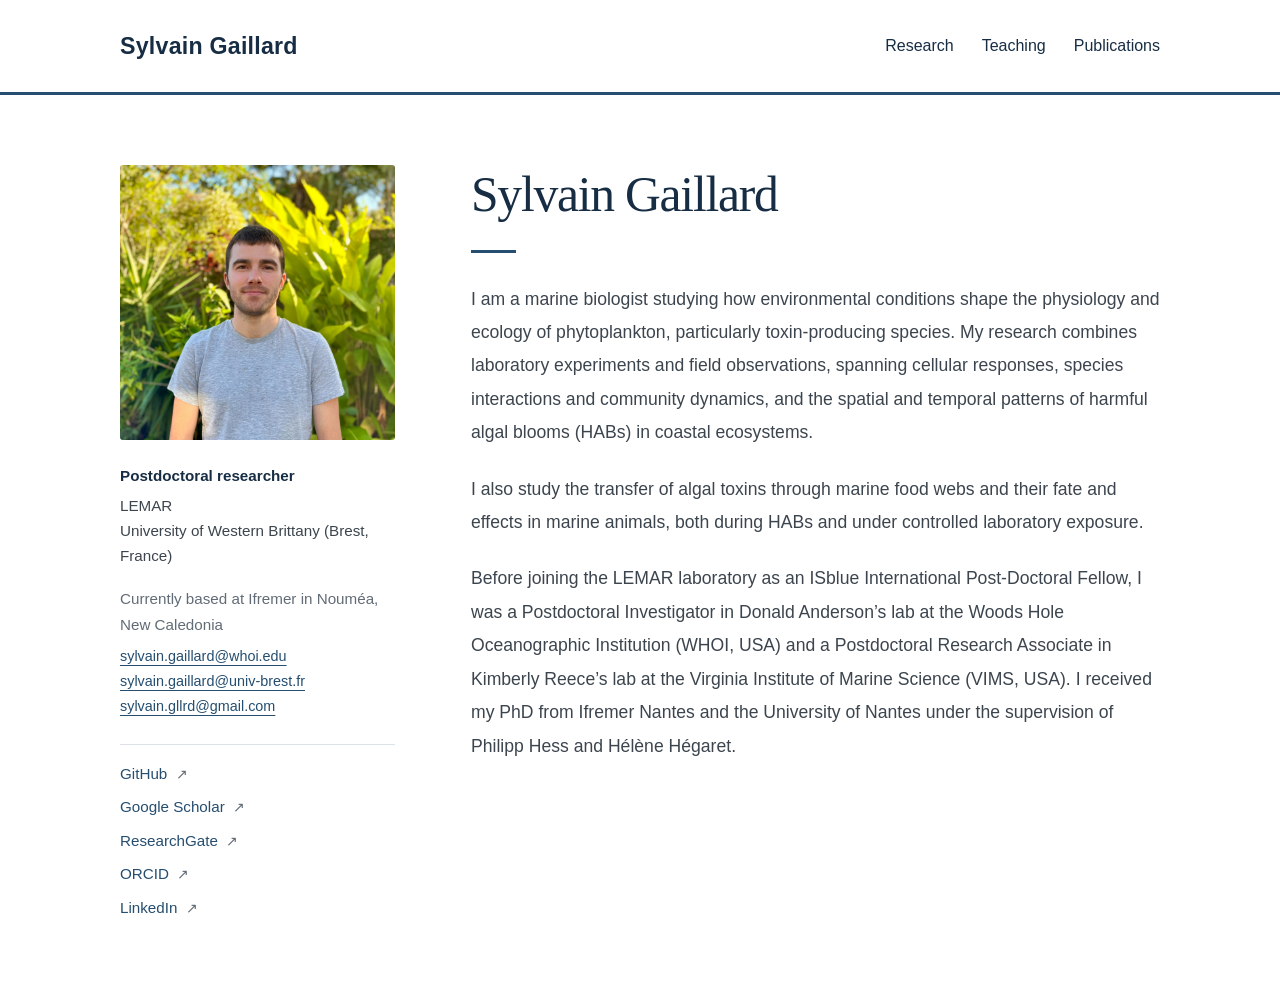
==== index.html @ 288b3b1f "Update index.html" ====
<!doctype html>
<html lang="en">
<head>
  <meta charset="utf-8">
  <meta name="viewport" content="width=device-width, initial-scale=1">
  <title>Sylvain Gaillard | Marine Biologist</title>
  <meta name="description" content="Sylvain Gaillard, marine biologist and postdoctoral researcher at LEMAR, University of Western Brittany (Brest, France). Phytoplankton ecology, harmful algal blooms, and marine toxins.">
  <meta name="theme-color" content="#172d43">
  <link rel="canonical" href="https://sylvaingaillard44.github.io/">
  <link rel="icon" type="image/svg+xml" href="assets/favicon.svg">
  <link rel="stylesheet" href="style.css">
</head>
<body>
  <a class="skip-link" href="#main">Skip to content</a>
  <header class="site-header">
    <div class="header-inner"><a class="site-name" href="./" aria-label="Sylvain Gaillard — home">Sylvain Gaillard</a><nav class="main-nav" aria-label="Main navigation"><a href="research.html">Research</a><a href="teaching.html">Teaching</a><a href="publications.html">Publications</a></nav></div>
  </header>
  <main id="main" class="layout">
    <aside class="profile" aria-label="Profile and contact details">
      <img class="portrait" src="assets/sylvain-gaillard.jpeg" alt="Sylvain Gaillard outdoors in front of tropical greenery" width="1775" height="1408" fetchpriority="high">
      <div class="profile-details">
        <p class="position">Postdoctoral researcher</p>
        <p class="affiliation">LEMAR<br>University of Western Brittany (Brest, France)</p>
        <p class="location">Currently based at Ifremer in Nouméa, New Caledonia</p>
        <a class="email" href="mailto:sylvain.gaillard@whoi.edu">sylvain.gaillard@whoi.edu</a>
        <a class="email" href="mailto:sylvain.gaillard@univ-brest.fr">sylvain.gaillard@univ-brest.fr</a>
        <a class="email" href="mailto:sylvain.gllrd@gmail.com">sylvain.gllrd@gmail.com</a>
        <nav class="profile-links" aria-label="Academic and professional profiles">
          <a href="https://github.com/SylvainGaillard44">GitHub <span aria-hidden="true">↗</span></a>
          <a href="https://scholar.google.fr/citations?user=MmAtBHYAAAAJ&hl=en">Google Scholar <span aria-hidden="true">↗</span></a>
          <a href="https://www.researchgate.net/profile/Sylvain_Gaillard4">ResearchGate <span aria-hidden="true">↗</span></a>
          <a href="https://orcid.org/0000-0001-5592-4460">ORCID <span aria-hidden="true">↗</span></a>
          <a href="https://www.linkedin.com/in/sylvain-gaillard-9b6319aa/">LinkedIn <span aria-hidden="true">↗</span></a>
          
        </nav>
      </div>
    </aside>
    <article class="introduction">
      <h1>Sylvain Gaillard</h1>
      <div class="accent" aria-hidden="true"></div>
      <p>I am a marine biologist studying how environmental conditions shape the physiology and ecology of phytoplankton, particularly toxin-producing species. My research combines laboratory experiments and field observations, spanning cellular responses, species interactions and community dynamics, and the spatial and temporal patterns of harmful algal blooms (HABs) in coastal ecosystems.</p>
      <p>I also study the transfer of algal toxins through marine food webs and their fate and effects in marine animals, both during HABs and under controlled laboratory exposure.</p>
      <p>Before joining the LEMAR laboratory as an ISblue International Post-Doctoral Fellow, I was a Postdoctoral Investigator in Donald Anderson’s lab at the Woods Hole Oceanographic Institution (WHOI, USA) and a Postdoctoral Research Associate in Kimberly Reece’s lab at the Virginia Institute of Marine Science (VIMS, USA). I received my PhD from Ifremer Nantes and the University of Nantes under the supervision of Philipp Hess and Hélène Hégaret.</p>
    </article>
  </main>
</body>
</html>
---- style.css ----
:root{color-scheme:light;--navy:#172d43;--blue:#254e70;--text:#3c454e;--muted:#626c77;--line:#dce2e8;--paper:#fff;--back:#f5f7f9}
*{box-sizing:border-box}
html{font-size:16px}
body{margin:0;background:var(--paper);color:var(--text);font-family:-apple-system,BlinkMacSystemFont,"Segoe UI",Arial,sans-serif;line-height:1.75;min-height:100vh;display:flex;flex-direction:column;-webkit-font-smoothing:antialiased}
a{color:var(--blue);text-underline-offset:4px}
a:hover{color:#0c2338;text-decoration:underline}
a:focus-visible{outline:3px solid #7ba5c8;outline-offset:5px;border-radius:2px}
.skip-link{position:absolute;left:16px;top:-100px;background:white;padding:8px 16px;z-index:10}
.skip-link:focus{top:12px}
.site-header{background:var(--paper);border-bottom:3px solid var(--blue)}
.header-inner{max-width:1120px;margin:0 auto;padding:24px 40px}
.site-name{font-size:1.45rem;font-weight:600;letter-spacing:.01em;color:var(--navy);text-decoration:none}
.site-name:hover{color:var(--blue);text-decoration:none}
.layout{width:100%;max-width:1120px;margin:0 auto;display:grid;grid-template-columns:275px minmax(0,1fr);gap:76px;padding:70px 40px 86px;flex:1;align-items:start}
.portrait{display:block;width:100%;height:auto;aspect-ratio:1;object-fit:cover;object-position:center 37%;border-radius:3px}
.profile-details{padding-top:23px;font-size:.95rem}
.position{font-weight:600;color:var(--navy);margin:0 0 3px}
.affiliation{margin:0;line-height:1.65}
.location{color:var(--muted);margin:18px 0 5px}
.email{display:block;width:fit-content;max-width:100%;font-size:.9rem;overflow-wrap:anywhere}
.profile-links{border-top:1px solid var(--line);margin-top:24px;padding-top:16px;display:flex;flex-direction:column;align-items:flex-start;gap:7px}
.profile-links a{text-decoration:none}
.profile-links a:hover{text-decoration:underline}
.profile-links span{font-size:.9em;margin-left:4px;color:var(--muted)}
.eyebrow{font-size:.78rem;text-transform:uppercase;letter-spacing:.16em;font-weight:600;color:var(--muted);margin:0 0 9px}
h1{font-family:Georgia,"Times New Roman",serif;font-size:clamp(2.25rem,4vw,3.1rem);font-weight:400;line-height:1.2;letter-spacing:-.025em;color:var(--navy);margin:0}
.accent{width:45px;height:3px;background:var(--blue);margin:25px 0 30px}
.introduction>p:not(.eyebrow){font-size:1.1rem;line-height:1.9;margin:0 0 23px}
.site-footer{border-top:1px solid var(--line);color:var(--muted);background:var(--back);font-size:.85rem}
.site-footer div{max-width:1120px;margin:0 auto;padding:20px 40px}
.site-footer span{margin:0 9px}
@media(min-width:1500px){.layout{padding-top:90px}}
@media(max-width:800px){.layout{grid-template-columns:230px minmax(0,1fr);gap:36px;padding:45px 28px 60px}.header-inner,.site-footer div{padding-left:28px;padding-right:28px}.introduction>p:not(.eyebrow){font-size:1rem}}
@media(max-width:620px){.header-inner{padding:19px 24px}.site-name{font-size:1.25rem}.layout{display:flex;flex-direction:column;gap:40px;padding:32px 24px 50px}.profile{width:100%;display:grid;grid-template-columns:125px minmax(0,1fr);gap:20px;align-items:start}.profile-details{padding-top:0;font-size:.875rem}.portrait{aspect-ratio:1}.location{margin-top:12px}.email{font-size:.8rem}.profile-links{margin-top:15px;padding-top:12px;gap:6px}.introduction{width:100%}.accent{margin:20px 0 24px}.site-footer div{padding:18px 24px}}
@media(max-width:360px){.profile{grid-template-columns:100px minmax(0,1fr);gap:15px}.layout{padding-left:18px;padding-right:18px}}

.header-inner{display:flex;align-items:center;justify-content:space-between;gap:20px;flex-wrap:wrap}
.main-nav{display:flex;align-items:center;gap:28px;flex-wrap:wrap}
.main-nav a{color:var(--navy);text-decoration:none;font-size:1rem;padding:8px 0}
.main-nav a:hover,.main-nav a[aria-current="page"]{color:var(--blue);text-decoration:underline;text-underline-offset:7px}
.main-nav a[aria-current="page"]{font-weight:600}
.content-page{width:100%;max-width:1120px;margin:0 auto;padding:70px 40px 86px;flex:1}
.content-page p{font-size:1.1rem;color:var(--muted)}
@media(max-width:800px){.content-page{padding:45px 28px 60px}.main-nav{gap:20px}}
@media(max-width:620px){.header-inner{gap:10px}.main-nav{width:100%;gap:24px}.main-nav a{font-size:.95rem}.content-page{padding:32px 24px 50px}}


/* Publications */
.publication-intro{max-width:720px;margin:0 0 38px;color:var(--muted)}
.publication-list{max-width:900px;border-top:1px solid var(--line)}
.publication-entry{padding:27px 0 28px;border-bottom:1px solid var(--line)}
.publication-title{margin:0 0 9px;color:var(--navy);font-family:Georgia,"Times New Roman",serif;font-size:1.22rem;font-weight:400;line-height:1.48;letter-spacing:-.005em}
.publications-page .publication-journal,.publications-page .publication-authors,.publications-page .publication-links{margin:5px 0;font-size:.98rem;line-height:1.7;color:var(--text)}
.publications-page .publication-journal{color:var(--muted)}
.publications-page .publication-links{font-size:.94rem}
.publication-links a{text-decoration-thickness:1px}
.link-separator{color:var(--muted);margin:0 5px}
@media(max-width:620px){.publication-intro{margin-bottom:28px}.publication-entry{padding:22px 0}.publication-title{font-size:1.12rem}.publications-page .publication-journal,.publications-page .publication-authors,.publications-page .publication-links{font-size:.93rem}.link-separator{display:block;height:3px;font-size:0}}

/* Centered site footer with profile links */
.site-footer .footer-inner{
  max-width:1120px;
  margin:0 auto;
  padding:18px 40px;
  display:flex;
  flex-direction:column;
  align-items:center;
  justify-content:center;
  gap:10px;
  text-align:center;
}
.footer-name{
  color:var(--navy);
  text-decoration:none;
  font-size:.9rem;
}
.footer-name:hover,
.footer-name:focus-visible{
  text-decoration:underline;
}
.footer-social{
  display:flex;
  align-items:center;
  justify-content:center;
  gap:12px;
}
.footer-social a{
  display:inline-flex;
  width:28px;
  height:28px;
  align-items:center;
  justify-content:center;
  border-radius:50%;
  text-decoration:none;
  transition:opacity .15s ease, transform .15s ease;
}
.footer-social img{
  display:block;
  width:21px;
  height:21px;
  object-fit:contain;
}
.footer-social a:hover,
.footer-social a:focus-visible{
  opacity:.72;
  transform:translateY(-1px);
}
@media(max-width:620px){
  .site-footer .footer-inner{padding:16px 24px}
}

/* Research overview */
.research-introduction{
  max-width:1000px;
}
.research-introduction::after{
  content:"";
  display:block;
  clear:both;
}
.research-introduction p{
  margin:0 0 20px;
  color:var(--text);
  font-size:1.05rem;
  line-height:1.85;
}
.research-intro-figure{
  float:right;
  width:min(34%,320px);
  margin:0 0 24px 42px;
}
.research-intro-figure img{
  display:block;
  width:100%;
  height:auto;
  border:1px solid var(--line);
}
.research-intro-figure figcaption{
  margin-top:9px;
  color:var(--muted);
  font-size:.78rem;
  line-height:1.5;
}
@media(max-width:760px){
  .research-intro-figure{
    float:none;
    width:100%;
    max-width:320px;
    margin:0 auto 28px;
  }
}


/* Gulf of Maine ESP study */
.research-divider{
  border:0;
  border-top:1px solid var(--line);
  margin:56px 0 48px;
}
.research-project{
  max-width:1000px;
}
.research-project h2{
  margin:0 0 22px;
  color:var(--navy);
  font-family:Georgia,"Times New Roman",serif;
  font-size:clamp(1.65rem,2.5vw,2.15rem);
  font-weight:400;
  line-height:1.3;
}
.research-project-layout{
  display:grid;
  grid-template-columns:minmax(0,1fr) 285px;
  gap:42px;
  align-items:start;
}
.research-project-text p{
  margin:0 0 20px;
  color:var(--text);
  font-size:1.05rem;
  line-height:1.85;
}
.research-project sup{
  font-size:.7em;
  line-height:0;
}
.research-figures{
  display:flex;
  flex-direction:column;
  align-items:center;
  gap:28px;
}
.research-figure{
  width:100%;
  margin:0;
}
.research-figure img{
  display:block;
  width:100%;
  height:auto;
  border:1px solid var(--line);
}
.research-figure figcaption{
  margin-top:8px;
  color:var(--muted);
  font-size:.76rem;
  line-height:1.45;
}
.research-figure-diagram{
  max-width:205px;
}
@media(max-width:760px){
  .research-divider{margin:42px 0 36px}
  .research-project-layout{grid-template-columns:1fr;gap:24px}
  .research-figures{width:100%;max-width:420px;margin:0 auto}
  .research-figure-diagram{max-width:200px}
}
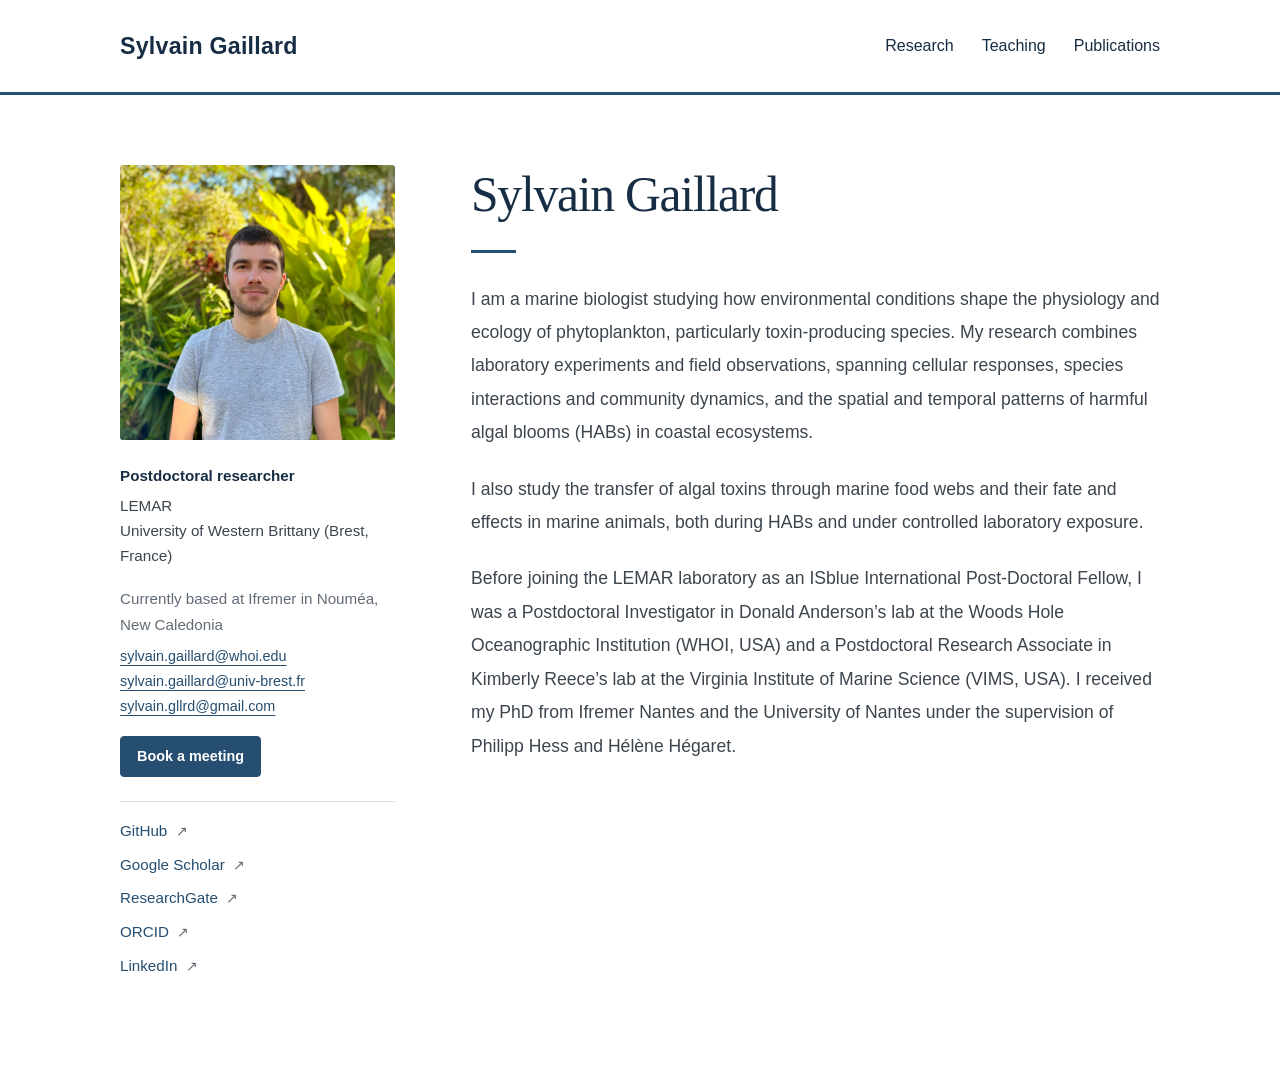
==== commit dac23964: "Add Book a meeting button below contact emails" ====
--- a/index.html
+++ b/index.html
@@ -25,6 +25,7 @@
         <a class="email" href="mailto:sylvain.gaillard@whoi.edu">sylvain.gaillard@whoi.edu</a>
         <a class="email" href="mailto:sylvain.gaillard@univ-brest.fr">sylvain.gaillard@univ-brest.fr</a>
         <a class="email" href="mailto:sylvain.gllrd@gmail.com">sylvain.gllrd@gmail.com</a>
+        <a class="meeting-button" href="https://calendar.app.google/4NpEWUiBq5aWFsDN9" target="_blank" rel="noopener noreferrer">Book a meeting</a>
         <nav class="profile-links" aria-label="Academic and professional profiles">
           <a href="https://github.com/SylvainGaillard44">GitHub <span aria-hidden="true">↗</span></a>
           <a href="https://scholar.google.fr/citations?user=MmAtBHYAAAAJ&hl=en">Google Scholar <span aria-hidden="true">↗</span></a>
--- a/style.css
+++ b/style.css
@@ -215,3 +215,7 @@
   .research-figures{width:100%;max-width:420px;margin:0 auto}
   .research-figure-diagram{max-width:200px}
 }
+
+/* Homepage meeting booking */
+.meeting-button{display:inline-block;max-width:100%;margin-top:16px;padding:9px 16px;border:1px solid var(--blue);border-radius:4px;background:var(--blue);color:#fff;font-size:.9rem;font-weight:600;line-height:1.5;text-align:center;text-decoration:none}
+.meeting-button:hover{background:var(--navy);border-color:var(--navy);color:#fff;text-decoration:none}
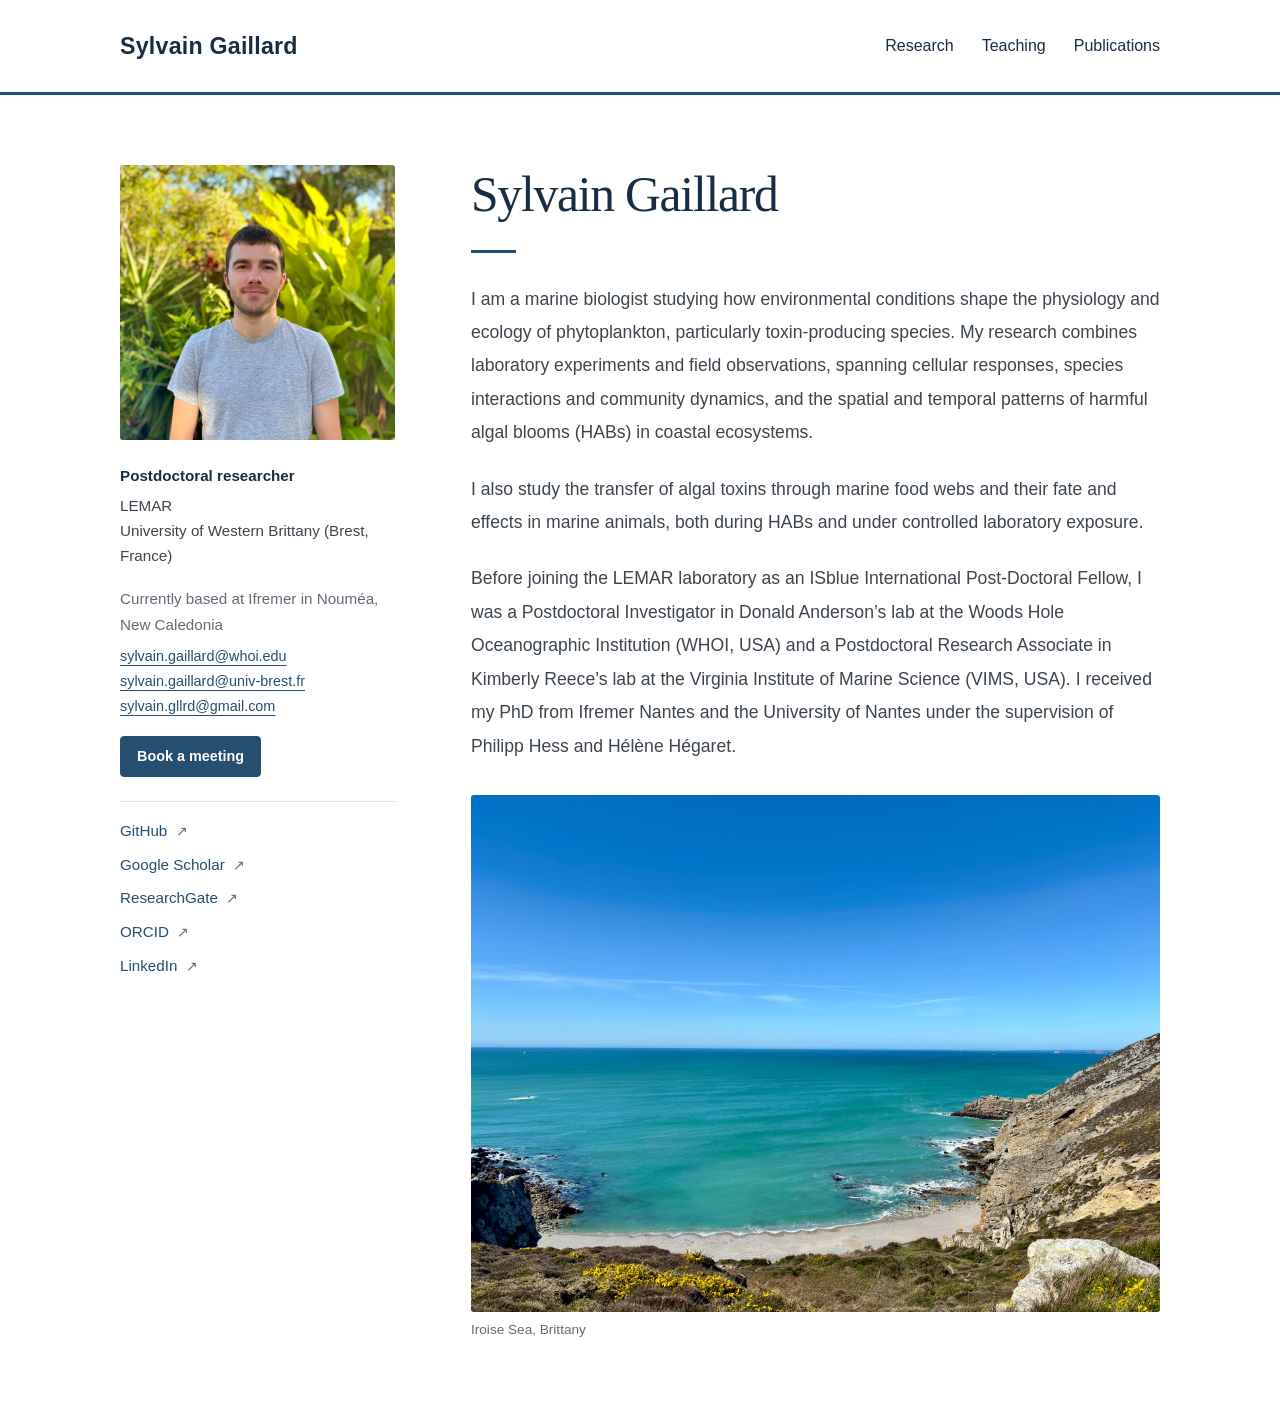
==== commit 4503db2a: "Add Iroise Sea photograph below homepage biography" ====
--- a/index.html
+++ b/index.html
@@ -4,11 +4,56 @@
   <meta charset="utf-8">
   <meta name="viewport" content="width=device-width, initial-scale=1">
   <title>Sylvain Gaillard | Marine Biologist</title>
-  <meta name="description" content="Sylvain Gaillard, marine biologist and postdoctoral researcher at LEMAR, University of Western Brittany (Brest, France). Phytoplankton ecology, harmful algal blooms, and marine toxins.">
+  <meta name="description" content="Sylvain Gaillard, marine biologist at LEMAR, University of Western Brittany, studying phytoplankton, harmful algal blooms, and marine toxins.">
   <meta name="theme-color" content="#172d43">
   <link rel="canonical" href="https://sylvaingaillard44.github.io/">
   <link rel="icon" type="image/svg+xml" href="assets/favicon.svg">
   <link rel="stylesheet" href="style.css">
+  <script type="application/ld+json">
+{
+  "@context": "https://schema.org",
+  "@graph": [
+    {
+      "@type": "Person",
+      "@id": "https://sylvaingaillard44.github.io/#person",
+      "name": "Sylvain Gaillard",
+      "url": "https://sylvaingaillard44.github.io/",
+      "image": "https://sylvaingaillard44.github.io/assets/sylvain-gaillard.jpeg",
+      "jobTitle": "Postdoctoral researcher",
+      "affiliation": {
+        "@type": "Organization",
+        "name": "LEMAR, University of Western Brittany"
+      },
+      "description": "Sylvain Gaillard, marine biologist at LEMAR, University of Western Brittany, studying phytoplankton, harmful algal blooms, and marine toxins.",
+      "knowsAbout": [
+        "Marine biology",
+        "Phytoplankton physiology and ecology",
+        "Harmful algal blooms",
+        "Marine toxins",
+        "Dinophysis",
+        "Shellfish toxicity"
+      ],
+      "sameAs": [
+        "https://orcid.org/0000-0001-5592-4460",
+        "https://scholar.google.fr/citations?user=MmAtBHYAAAAJ",
+        "https://www.researchgate.net/profile/Sylvain_Gaillard4",
+        "https://www.linkedin.com/in/sylvain-gaillard-9b6319aa/",
+        "https://github.com/SylvainGaillard44"
+      ]
+    },
+    {
+      "@type": "WebSite",
+      "@id": "https://sylvaingaillard44.github.io/#website",
+      "url": "https://sylvaingaillard44.github.io/",
+      "name": "Sylvain Gaillard | Marine Biologist",
+      "inLanguage": "en",
+      "publisher": {
+        "@id": "https://sylvaingaillard44.github.io/#person"
+      }
+    }
+  ]
+}
+  </script>
 </head>
 <body>
   <a class="skip-link" href="#main">Skip to content</a>
@@ -42,6 +87,10 @@
       <p>I am a marine biologist studying how environmental conditions shape the physiology and ecology of phytoplankton, particularly toxin-producing species. My research combines laboratory experiments and field observations, spanning cellular responses, species interactions and community dynamics, and the spatial and temporal patterns of harmful algal blooms (HABs) in coastal ecosystems.</p>
       <p>I also study the transfer of algal toxins through marine food webs and their fate and effects in marine animals, both during HABs and under controlled laboratory exposure.</p>
       <p>Before joining the LEMAR laboratory as an ISblue International Post-Doctoral Fellow, I was a Postdoctoral Investigator in Donald Anderson’s lab at the Woods Hole Oceanographic Institution (WHOI, USA) and a Postdoctoral Research Associate in Kimberly Reece’s lab at the Virginia Institute of Marine Science (VIMS, USA). I received my PhD from Ifremer Nantes and the University of Nantes under the supervision of Philipp Hess and Hélène Hégaret.</p>
+      <figure class="home-landscape">
+        <img src="assets/iroise-sea-brittany.jpeg" alt="Turquoise waters, a sandy beach, and rocky cliffs along the Iroise Sea in Brittany" width="2048" height="1536" loading="lazy" decoding="async">
+        <figcaption>Iroise Sea, Brittany</figcaption>
+      </figure>
     </article>
   </main>
 </body>
--- a/style.css
+++ b/style.css
@@ -219,3 +219,8 @@
 /* Homepage meeting booking */
 .meeting-button{display:inline-block;max-width:100%;margin-top:16px;padding:9px 16px;border:1px solid var(--blue);border-radius:4px;background:var(--blue);color:#fff;font-size:.9rem;font-weight:600;line-height:1.5;text-align:center;text-decoration:none}
 .meeting-button:hover{background:var(--navy);border-color:var(--navy);color:#fff;text-decoration:none}
+
+/* Homepage landscape photograph */
+.home-landscape{margin:32px 0 0}
+.home-landscape img{display:block;width:100%;height:auto;border-radius:3px}
+.home-landscape figcaption{margin-top:8px;color:var(--muted);font-size:.85rem;line-height:1.5}
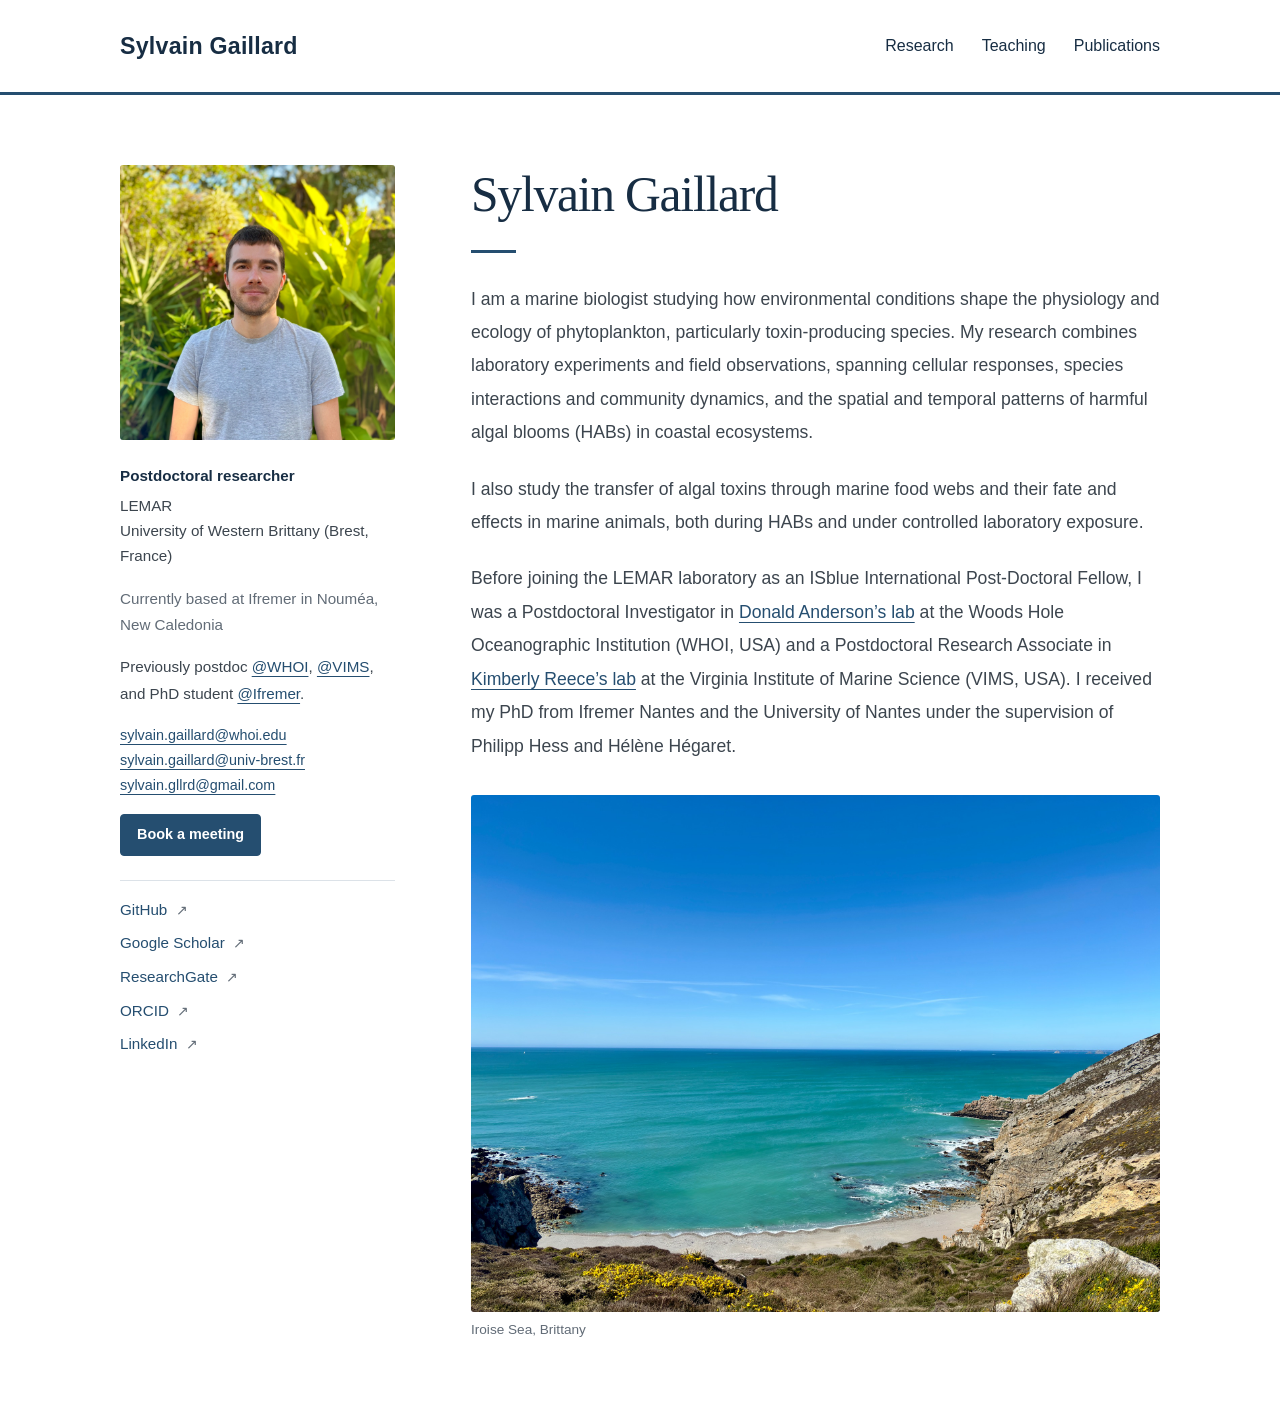
==== commit 9d733d8a: "Add previous positions and lab links to homepage" ====
--- a/index.html
+++ b/index.html
@@ -67,6 +67,7 @@
         <p class="position">Postdoctoral researcher</p>
         <p class="affiliation">LEMAR<br>University of Western Brittany (Brest, France)</p>
         <p class="location">Currently based at Ifremer in Nouméa, New Caledonia</p>
+        <p class="previous-positions">Previously postdoc <a href="https://www.whoi.edu/">@WHOI</a>, <a href="https://www.vims.edu/">@VIMS</a>, and PhD student <a href="https://www.ifremer.fr/en/sites/ifremer-atlantic">@Ifremer</a>.</p>
         <a class="email" href="mailto:sylvain.gaillard@whoi.edu">sylvain.gaillard@whoi.edu</a>
         <a class="email" href="mailto:sylvain.gaillard@univ-brest.fr">sylvain.gaillard@univ-brest.fr</a>
         <a class="email" href="mailto:sylvain.gllrd@gmail.com">sylvain.gllrd@gmail.com</a>
@@ -86,7 +87,7 @@
       <div class="accent" aria-hidden="true"></div>
       <p>I am a marine biologist studying how environmental conditions shape the physiology and ecology of phytoplankton, particularly toxin-producing species. My research combines laboratory experiments and field observations, spanning cellular responses, species interactions and community dynamics, and the spatial and temporal patterns of harmful algal blooms (HABs) in coastal ecosystems.</p>
       <p>I also study the transfer of algal toxins through marine food webs and their fate and effects in marine animals, both during HABs and under controlled laboratory exposure.</p>
-      <p>Before joining the LEMAR laboratory as an ISblue International Post-Doctoral Fellow, I was a Postdoctoral Investigator in Donald Anderson’s lab at the Woods Hole Oceanographic Institution (WHOI, USA) and a Postdoctoral Research Associate in Kimberly Reece’s lab at the Virginia Institute of Marine Science (VIMS, USA). I received my PhD from Ifremer Nantes and the University of Nantes under the supervision of Philipp Hess and Hélène Hégaret.</p>
+      <p>Before joining the LEMAR laboratory as an ISblue International Post-Doctoral Fellow, I was a Postdoctoral Investigator in <a href="https://www2.whoi.edu/site/andersonlab/">Donald Anderson’s lab</a> at the Woods Hole Oceanographic Institution (WHOI, USA) and a Postdoctoral Research Associate in <a href="https://www.vims.edu/people/reece_ks/">Kimberly Reece’s lab</a> at the Virginia Institute of Marine Science (VIMS, USA). I received my PhD from Ifremer Nantes and the University of Nantes under the supervision of Philipp Hess and Hélène Hégaret.</p>
       <figure class="home-landscape">
         <img src="assets/iroise-sea-brittany.jpeg" alt="Turquoise waters, a sandy beach, and rocky cliffs along the Iroise Sea in Brittany" width="2048" height="1536" loading="lazy" decoding="async">
         <figcaption>Iroise Sea, Brittany</figcaption>
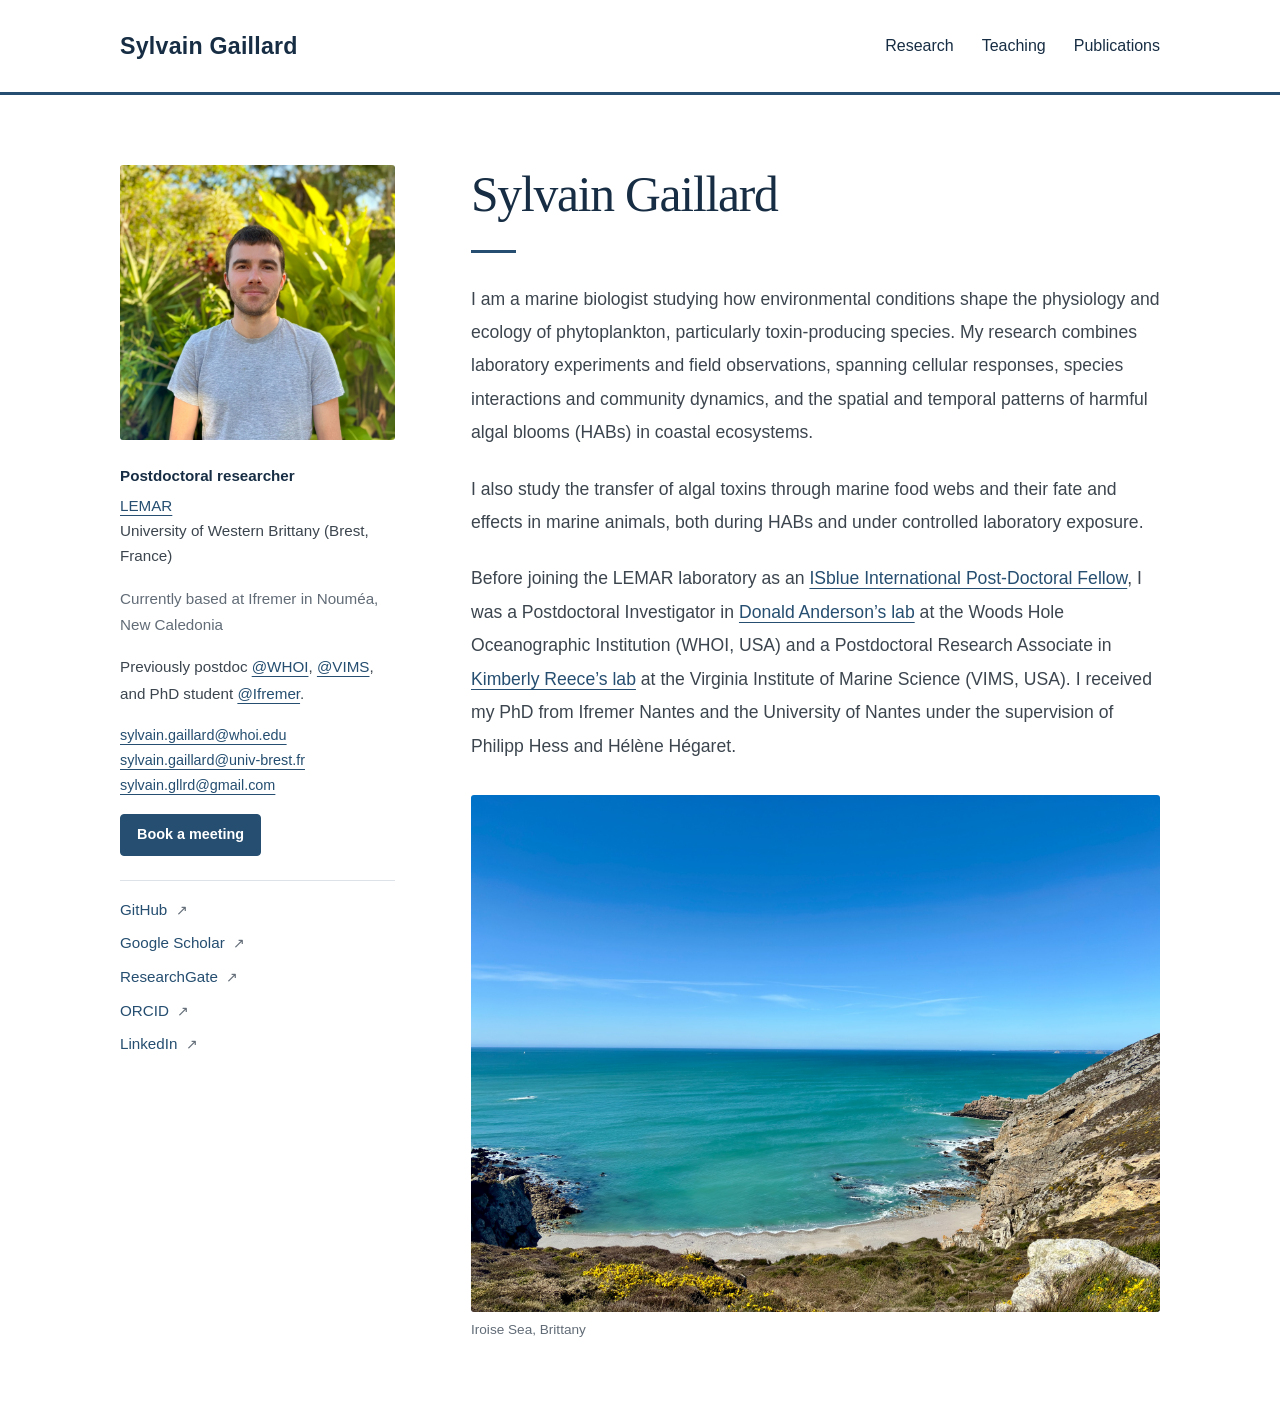
==== commit b0955dee: "Link ISblue fellowship portrait and LEMAR affiliation" ====
--- a/index.html
+++ b/index.html
@@ -8,7 +8,7 @@
   <meta name="theme-color" content="#172d43">
   <link rel="canonical" href="https://sylvaingaillard44.github.io/">
   <link rel="icon" type="image/svg+xml" href="assets/favicon.svg">
-  <link rel="stylesheet" href="style.css">
+  <link rel="stylesheet" href="style.css?v=home-photo-2">
   <script type="application/ld+json">
 {
   "@context": "https://schema.org",
@@ -65,7 +65,7 @@
       <img class="portrait" src="assets/sylvain-gaillard.jpeg" alt="Sylvain Gaillard outdoors in front of tropical greenery" width="1775" height="1408" fetchpriority="high">
       <div class="profile-details">
         <p class="position">Postdoctoral researcher</p>
-        <p class="affiliation">LEMAR<br>University of Western Brittany (Brest, France)</p>
+        <p class="affiliation"><a href="https://www-iuem.univ-brest.fr/lemar/">LEMAR</a><br>University of Western Brittany (Brest, France)</p>
         <p class="location">Currently based at Ifremer in Nouméa, New Caledonia</p>
         <p class="previous-positions">Previously postdoc <a href="https://www.whoi.edu/">@WHOI</a>, <a href="https://www.vims.edu/">@VIMS</a>, and PhD student <a href="https://www.ifremer.fr/en/sites/ifremer-atlantic">@Ifremer</a>.</p>
         <a class="email" href="mailto:sylvain.gaillard@whoi.edu">sylvain.gaillard@whoi.edu</a>
@@ -87,7 +87,7 @@
       <div class="accent" aria-hidden="true"></div>
       <p>I am a marine biologist studying how environmental conditions shape the physiology and ecology of phytoplankton, particularly toxin-producing species. My research combines laboratory experiments and field observations, spanning cellular responses, species interactions and community dynamics, and the spatial and temporal patterns of harmful algal blooms (HABs) in coastal ecosystems.</p>
       <p>I also study the transfer of algal toxins through marine food webs and their fate and effects in marine animals, both during HABs and under controlled laboratory exposure.</p>
-      <p>Before joining the LEMAR laboratory as an ISblue International Post-Doctoral Fellow, I was a Postdoctoral Investigator in <a href="https://www2.whoi.edu/site/andersonlab/">Donald Anderson’s lab</a> at the Woods Hole Oceanographic Institution (WHOI, USA) and a Postdoctoral Research Associate in <a href="https://www.vims.edu/people/reece_ks/">Kimberly Reece’s lab</a> at the Virginia Institute of Marine Science (VIMS, USA). I received my PhD from Ifremer Nantes and the University of Nantes under the supervision of Philipp Hess and Hélène Hégaret.</p>
+      <p>Before joining the LEMAR laboratory as an <a href="https://isblue.fr/actualites/portrait/biologiste-marin-sylvain-explore-la-toxicite-des-microalgues/">ISblue International Post-Doctoral Fellow</a>, I was a Postdoctoral Investigator in <a href="https://www2.whoi.edu/site/andersonlab/">Donald Anderson’s lab</a> at the Woods Hole Oceanographic Institution (WHOI, USA) and a Postdoctoral Research Associate in <a href="https://www.vims.edu/people/reece_ks/">Kimberly Reece’s lab</a> at the Virginia Institute of Marine Science (VIMS, USA). I received my PhD from Ifremer Nantes and the University of Nantes under the supervision of Philipp Hess and Hélène Hégaret.</p>
       <figure class="home-landscape">
         <img src="assets/iroise-sea-brittany.jpeg" alt="Turquoise waters, a sandy beach, and rocky cliffs along the Iroise Sea in Brittany" width="2048" height="1536" loading="lazy" decoding="async">
         <figcaption>Iroise Sea, Brittany</figcaption>
--- a/style.css
+++ b/style.css
@@ -221,6 +221,7 @@
 .meeting-button:hover{background:var(--navy);border-color:var(--navy);color:#fff;text-decoration:none}
 
 /* Homepage landscape photograph */
-.home-landscape{margin:32px 0 0}
-.home-landscape img{display:block;width:100%;height:auto;border-radius:3px}
+.introduction{min-width:0}
+.home-landscape{width:100%;max-width:100%;margin:32px 0 0}
+.home-landscape img{display:block;width:100%;max-width:100%;height:auto;border-radius:3px}
 .home-landscape figcaption{margin-top:8px;color:var(--muted);font-size:.85rem;line-height:1.5}
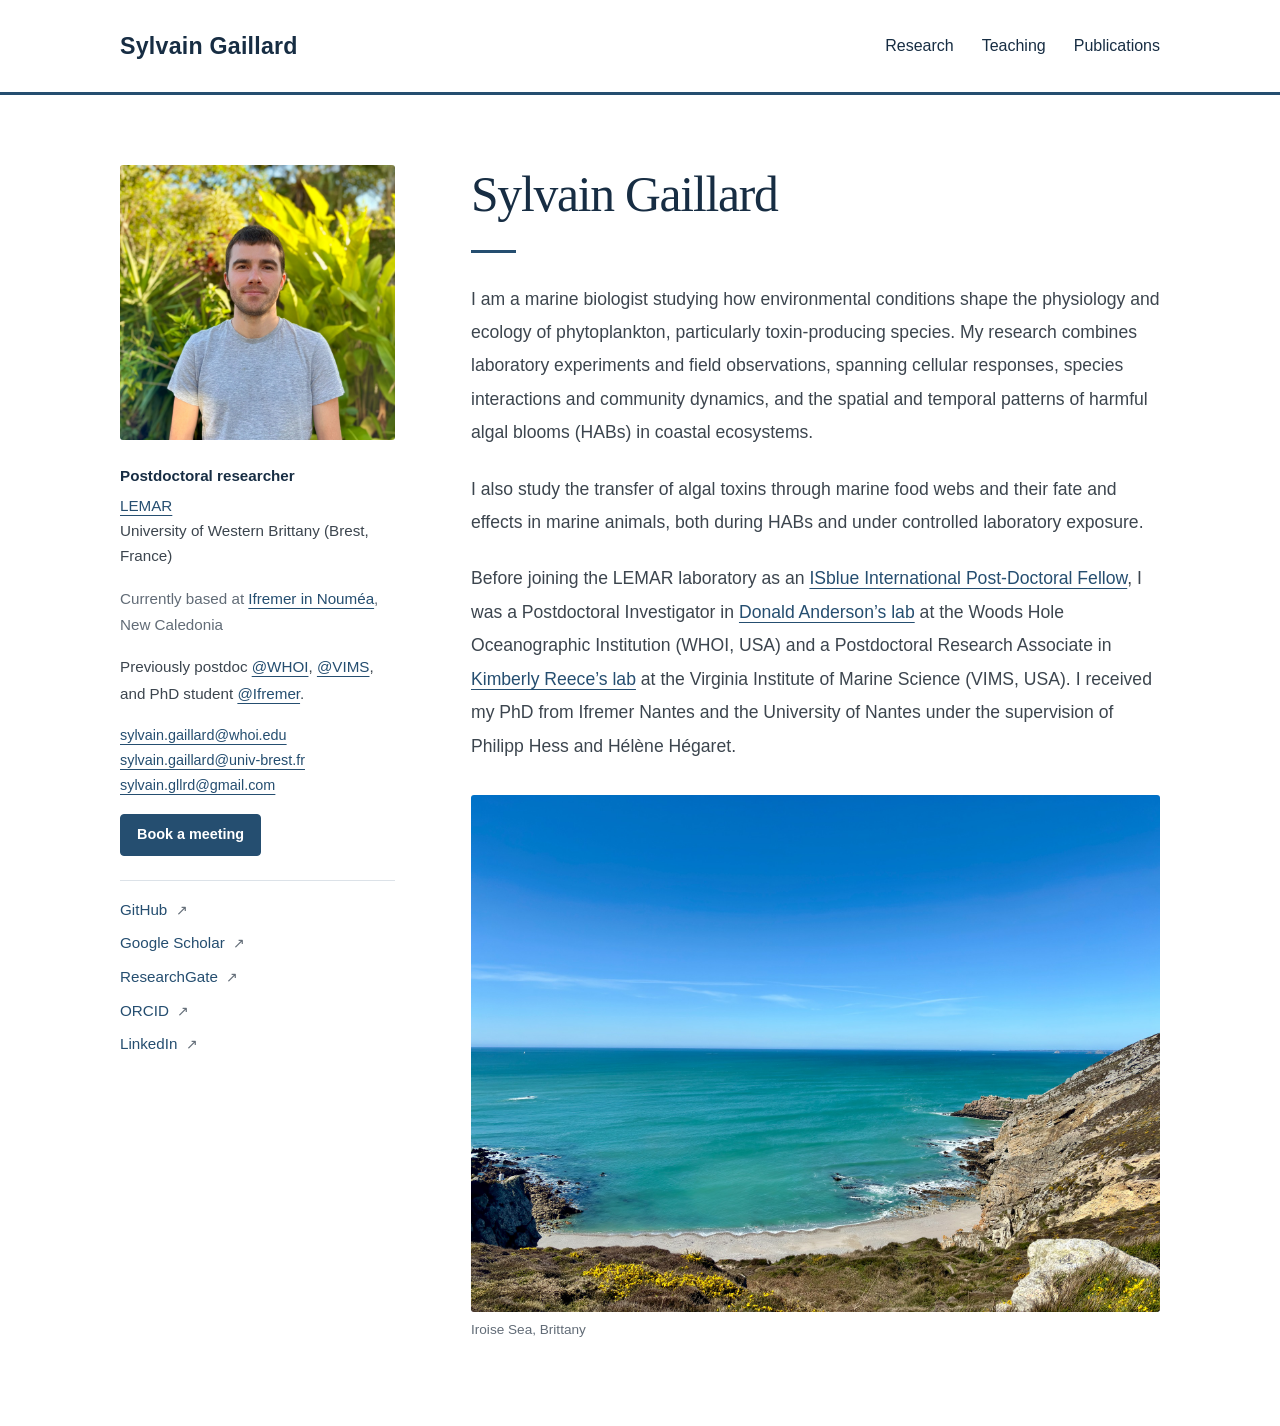
==== commit 913baa34: "Link homepage location to Ifremer New Caledonia" ====
--- a/index.html
+++ b/index.html
@@ -66,7 +66,7 @@
       <div class="profile-details">
         <p class="position">Postdoctoral researcher</p>
         <p class="affiliation"><a href="https://www-iuem.univ-brest.fr/lemar/">LEMAR</a><br>University of Western Brittany (Brest, France)</p>
-        <p class="location">Currently based at Ifremer in Nouméa, New Caledonia</p>
+        <p class="location">Currently based at <a href="https://nouvelle-caledonie.ifremer.fr/">Ifremer in Nouméa</a>, New Caledonia</p>
         <p class="previous-positions">Previously postdoc <a href="https://www.whoi.edu/">@WHOI</a>, <a href="https://www.vims.edu/">@VIMS</a>, and PhD student <a href="https://www.ifremer.fr/en/sites/ifremer-atlantic">@Ifremer</a>.</p>
         <a class="email" href="mailto:sylvain.gaillard@whoi.edu">sylvain.gaillard@whoi.edu</a>
         <a class="email" href="mailto:sylvain.gaillard@univ-brest.fr">sylvain.gaillard@univ-brest.fr</a>
